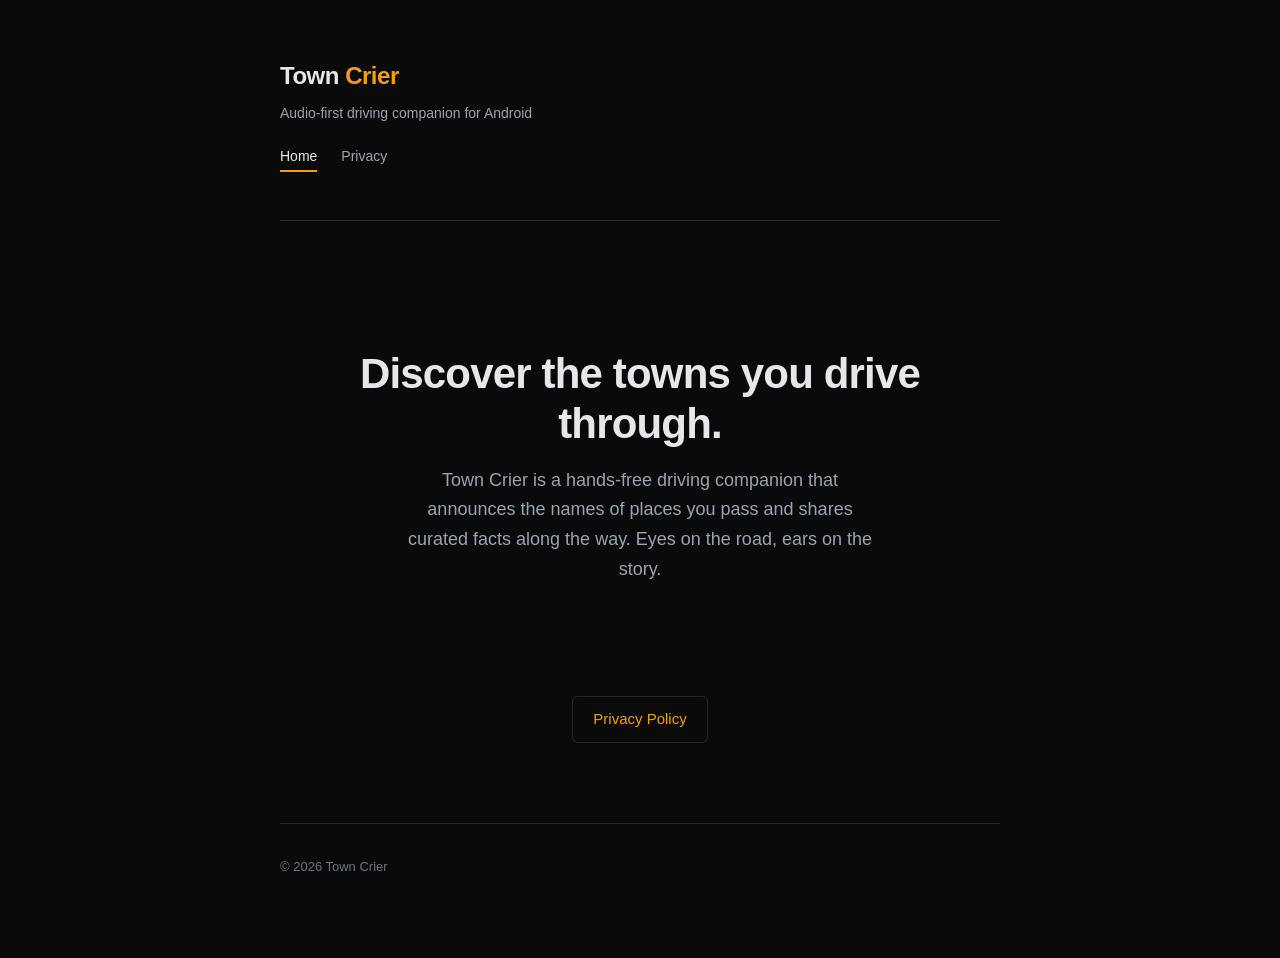
==== index.html @ 9f3d85f0 "chore: initial site with landing + privacy" ====
<!DOCTYPE html>
<html lang="en">
<head>
  <meta charset="UTF-8">
  <meta name="viewport" content="width=device-width, initial-scale=1.0">
  <title>Town Crier — Audio-first driving companion</title>
  <meta name="description" content="Town Crier announces the towns you drive through and shares curated facts, hands-free.">
  <link rel="stylesheet" href="style.css">
</head>
<body>
  <div class="container">
    <header>
      <a href="index.html" class="brand">Town <span>Crier</span></a>
      <div class="tagline">Audio-first driving companion for Android</div>
      <nav>
        <a href="index.html" class="active">Home</a>
        <a href="privacy.html">Privacy</a>
      </nav>
    </header>

    <main>
      <div class="landing-hero">
        <h1>Discover the towns you drive through.</h1>
        <p class="subtitle">
          Town Crier is a hands-free driving companion that announces the names of places you pass and shares curated facts along the way. Eyes on the road, ears on the story.
        </p>
      </div>

      <div class="landing-links">
        <a href="privacy.html">Privacy Policy</a>
      </div>
    </main>

    <footer>
      <p>&copy; 2026 Town Crier</p>
    </footer>
  </div>
</body>
</html>
---- style.css ----
/* Town Crier — site styles */

:root {
  --color-bg: #0a0a0a;
  --color-bg-elevated: #141414;
  --color-text: #e5e7eb;
  --color-text-muted: #9ca3af;
  --color-text-dim: #6b7280;
  --color-accent: #f59e0b;
  --color-accent-dim: #d97706;
  --color-border: #262626;
  --font-body: 'IBM Plex Sans', -apple-system, BlinkMacSystemFont, 'Segoe UI', Roboto, Helvetica, Arial, sans-serif;
  --font-heading: 'IBM Plex Sans', -apple-system, BlinkMacSystemFont, 'Segoe UI', Roboto, Helvetica, Arial, sans-serif;
  --max-width: 720px;
}

* {
  box-sizing: border-box;
  margin: 0;
  padding: 0;
}

html {
  font-size: 16px;
  scroll-behavior: smooth;
}

body {
  background: var(--color-bg);
  color: var(--color-text);
  font-family: var(--font-body);
  line-height: 1.65;
  padding: 24px 20px 80px;
  min-height: 100vh;
}

.container {
  max-width: var(--max-width);
  margin: 0 auto;
}

header {
  padding: 32px 0 48px;
  border-bottom: 1px solid var(--color-border);
  margin-bottom: 48px;
}

header .brand {
  font-family: var(--font-heading);
  font-size: 24px;
  font-weight: 700;
  color: var(--color-text);
  letter-spacing: -0.02em;
  text-decoration: none;
  display: inline-block;
}

header .brand span {
  color: var(--color-accent);
}

header .tagline {
  font-size: 14px;
  color: var(--color-text-muted);
  margin-top: 6px;
}

nav {
  margin-top: 20px;
  display: flex;
  gap: 24px;
  flex-wrap: wrap;
}

nav a {
  color: var(--color-text-muted);
  text-decoration: none;
  font-size: 14px;
  transition: color 0.15s;
}

nav a:hover {
  color: var(--color-accent);
}

nav a.active {
  color: var(--color-text);
  border-bottom: 2px solid var(--color-accent);
  padding-bottom: 2px;
}

main h1 {
  font-family: var(--font-heading);
  font-size: 32px;
  font-weight: 700;
  color: var(--color-text);
  letter-spacing: -0.02em;
  margin-bottom: 8px;
  line-height: 1.2;
}

main .effective-date {
  color: var(--color-text-muted);
  font-size: 14px;
  margin-bottom: 32px;
  padding-bottom: 24px;
  border-bottom: 1px solid var(--color-border);
}

main h2 {
  font-family: var(--font-heading);
  font-size: 22px;
  font-weight: 600;
  color: var(--color-text);
  margin-top: 40px;
  margin-bottom: 16px;
  letter-spacing: -0.01em;
}

main h3 {
  font-family: var(--font-heading);
  font-size: 17px;
  font-weight: 600;
  color: var(--color-text);
  margin-top: 24px;
  margin-bottom: 12px;
}

main p {
  margin-bottom: 16px;
  color: var(--color-text);
}

main ul, main ol {
  margin: 16px 0;
  padding-left: 24px;
}

main li {
  margin-bottom: 8px;
  color: var(--color-text);
}

main li strong {
  color: var(--color-text);
}

main strong {
  color: var(--color-text);
  font-weight: 600;
}

main a {
  color: var(--color-accent);
  text-decoration: none;
  border-bottom: 1px solid transparent;
  transition: border-color 0.15s;
}

main a:hover {
  border-bottom-color: var(--color-accent);
}

main hr {
  border: none;
  height: 1px;
  background: var(--color-border);
  margin: 40px 0;
}

main em {
  color: var(--color-text-muted);
  font-style: italic;
}

.summary-box {
  background: var(--color-bg-elevated);
  border: 1px solid var(--color-border);
  border-radius: 8px;
  padding: 24px;
  margin: 24px 0;
}

.summary-box ul {
  margin: 0;
  padding-left: 20px;
}

.summary-box li {
  margin-bottom: 10px;
}

.summary-box li:last-child {
  margin-bottom: 0;
}

footer {
  margin-top: 80px;
  padding-top: 32px;
  border-top: 1px solid var(--color-border);
  color: var(--color-text-dim);
  font-size: 13px;
}

footer a {
  color: var(--color-text-muted);
  text-decoration: none;
}

footer a:hover {
  color: var(--color-accent);
}

/* Landing-page-specific */

.landing-hero {
  text-align: center;
  padding: 80px 0 40px;
}

.landing-hero h1 {
  font-size: 42px;
  margin-bottom: 16px;
}

.landing-hero .subtitle {
  font-size: 18px;
  color: var(--color-text-muted);
  max-width: 480px;
  margin: 0 auto 32px;
}

.landing-links {
  display: flex;
  gap: 20px;
  justify-content: center;
  flex-wrap: wrap;
  margin-top: 40px;
}

.landing-links a {
  color: var(--color-accent);
  text-decoration: none;
  font-size: 15px;
  padding: 10px 20px;
  border: 1px solid var(--color-border);
  border-radius: 6px;
  transition: border-color 0.15s, background 0.15s;
}

.landing-links a:hover {
  border-color: var(--color-accent);
  background: var(--color-bg-elevated);
}

/* Mobile adjustments */

@media (max-width: 600px) {
  body {
    padding: 20px 16px 60px;
  }
  
  main h1 {
    font-size: 26px;
  }
  
  main h2 {
    font-size: 19px;
    margin-top: 32px;
  }
  
  main h3 {
    font-size: 16px;
  }
  
  .landing-hero {
    padding: 40px 0 24px;
  }
  
  .landing-hero h1 {
    font-size: 32px;
  }
  
  nav {
    gap: 16px;
  }
}
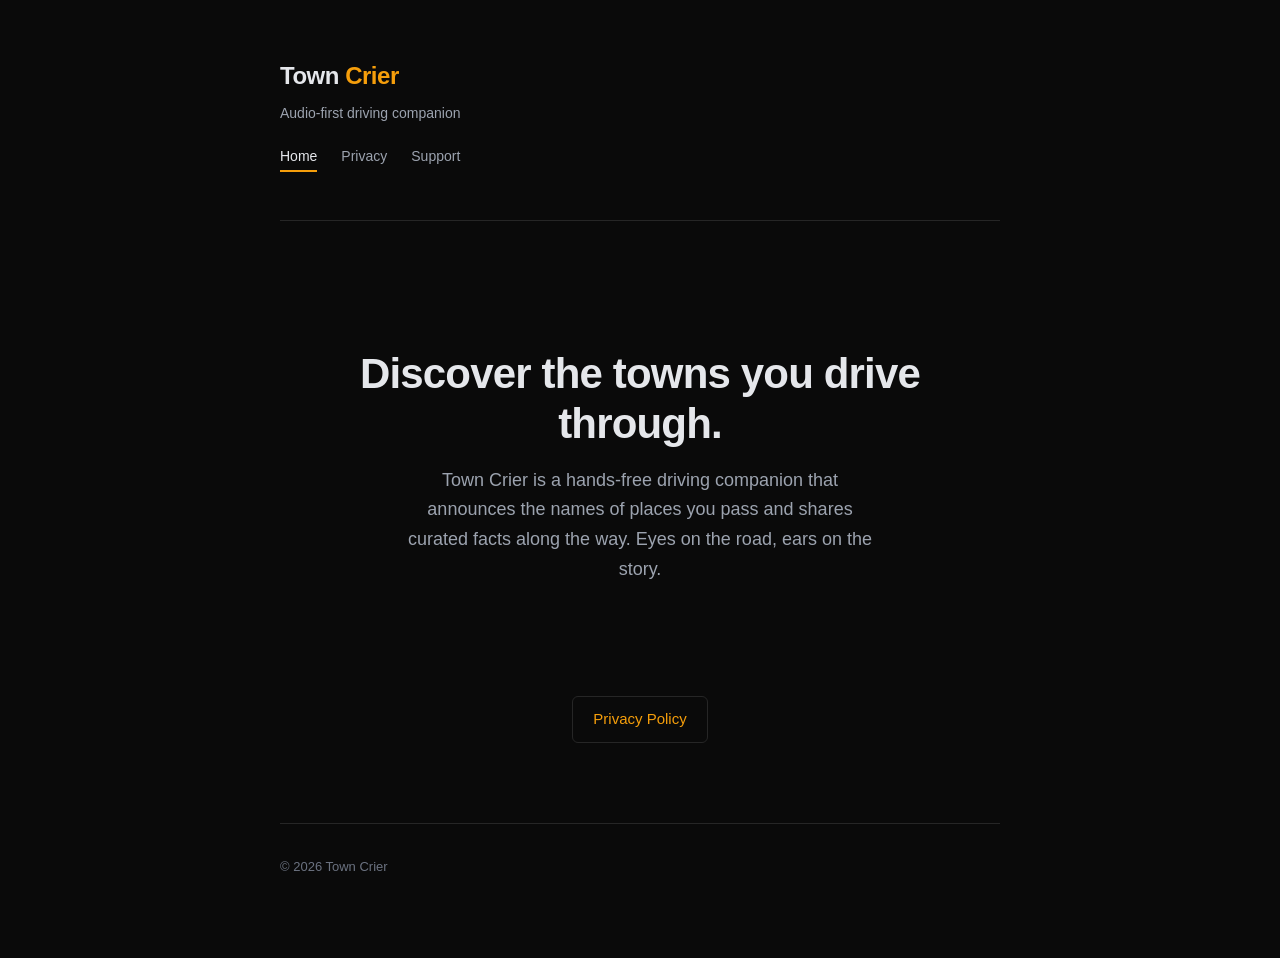
==== commit 381084cb: "site: add support page, drop Android-only tagline" ====
--- a/index.html
+++ b/index.html
@@ -11,10 +11,11 @@
   <div class="container">
     <header>
       <a href="index.html" class="brand">Town <span>Crier</span></a>
-      <div class="tagline">Audio-first driving companion for Android</div>
+      <div class="tagline">Audio-first driving companion</div>
       <nav>
         <a href="index.html" class="active">Home</a>
         <a href="privacy.html">Privacy</a>
+        <a href="support.html">Support</a>
       </nav>
     </header>
 
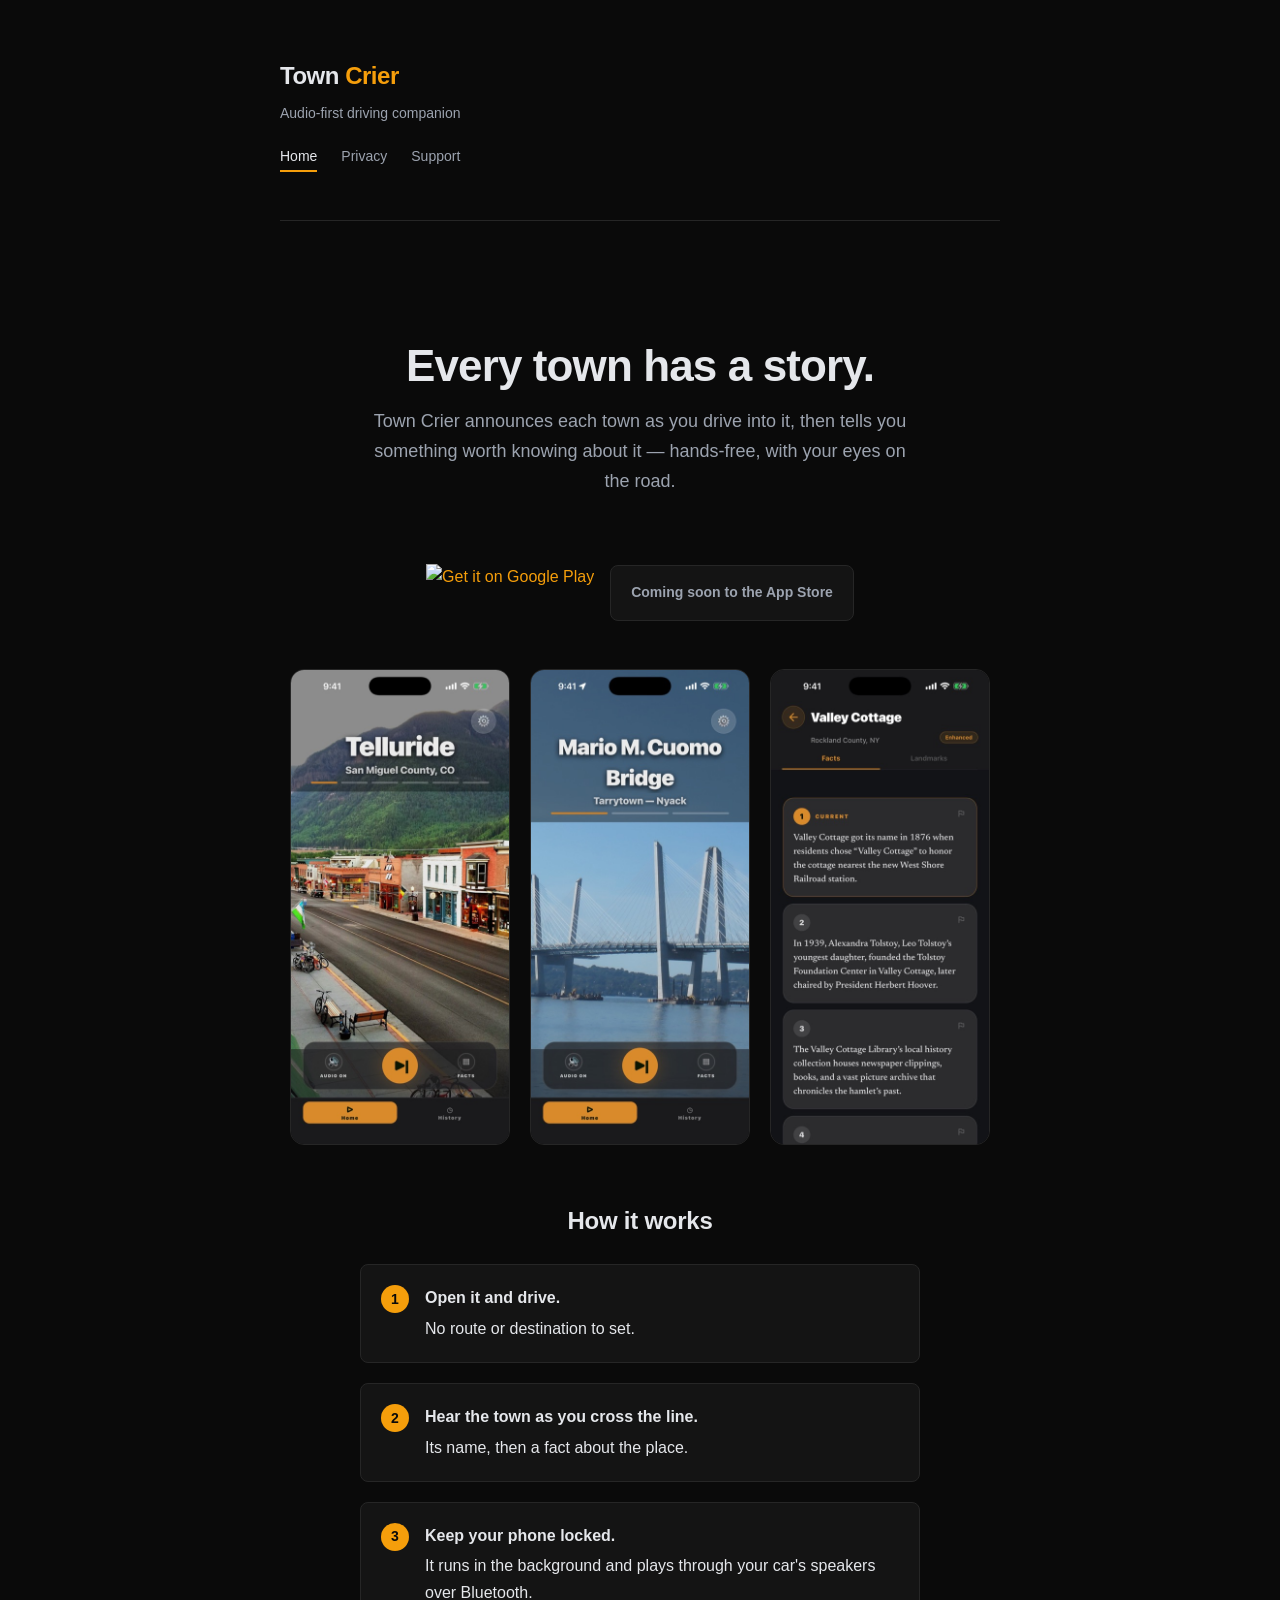
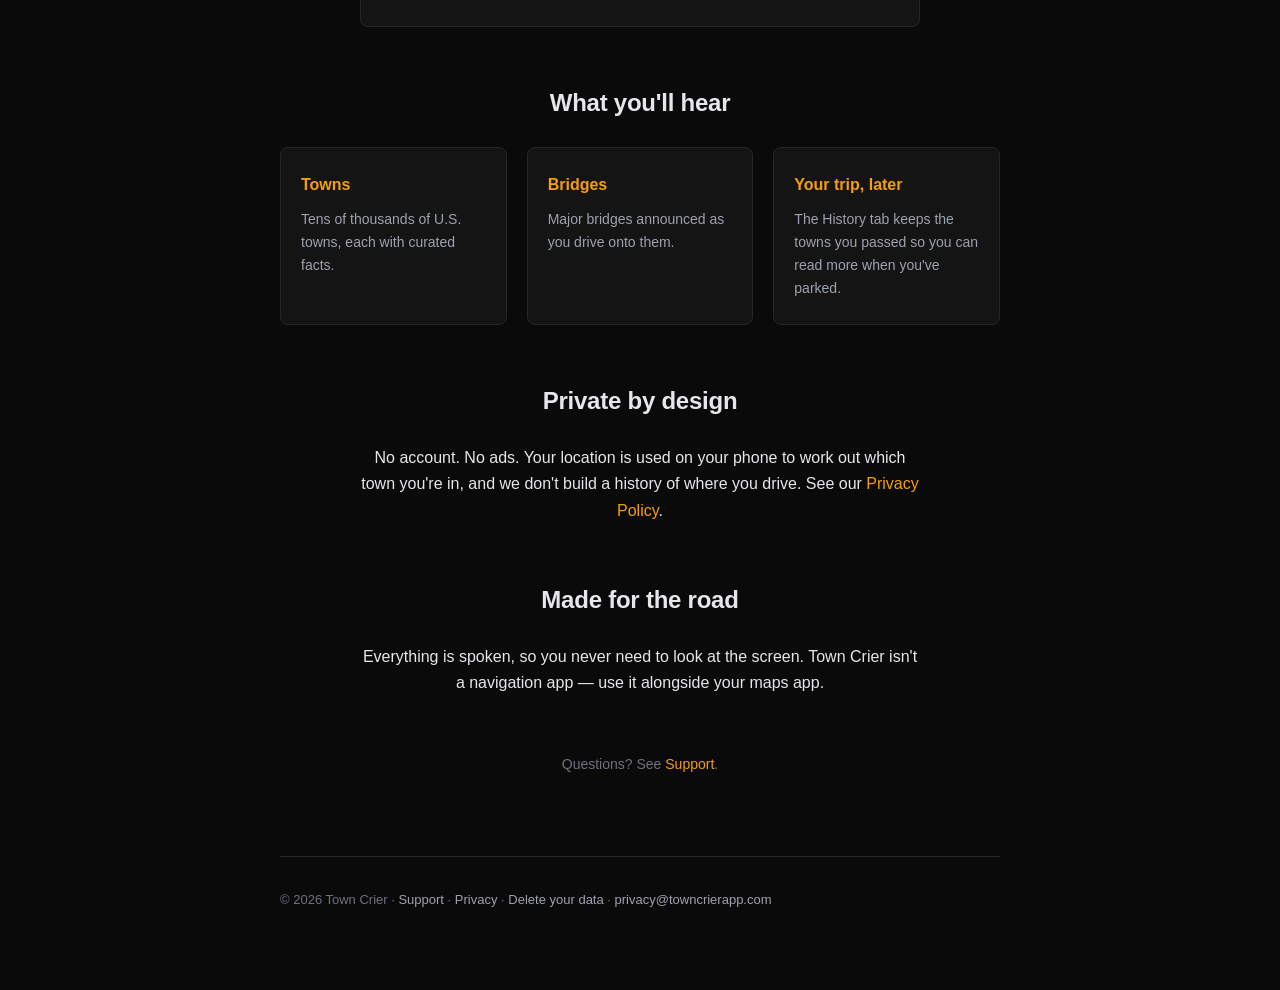
==== commit 0ac01a9f: "feat: new homepage with screenshots and Play Store link" ====
--- a/index.html
+++ b/index.html
@@ -4,36 +4,129 @@
   <meta charset="UTF-8">
   <meta name="viewport" content="width=device-width, initial-scale=1.0">
   <title>Town Crier — Audio-first driving companion</title>
-  <meta name="description" content="Town Crier announces the towns you drive through and shares curated facts, hands-free.">
+  <meta name="description" content="Town Crier announces each town as you drive into it, then shares a fact about the place — hands-free, with your eyes on the road.">
+  <link rel="canonical" href="https://towncrierapp.com/">
+  <link rel="icon" href="/assets/favicon.png" type="image/png">
+  <link rel="apple-touch-icon" href="/assets/apple-touch-icon.png">
+  <meta name="theme-color" content="#0a0a0a">
+
+  <meta property="og:title" content="Town Crier — Audio-first driving companion">
+  <meta property="og:description" content="Town Crier announces each town as you drive into it, then shares a fact about the place — hands-free, with your eyes on the road.">
+  <meta property="og:url" content="https://towncrierapp.com/">
+  <meta property="og:type" content="website">
+  <meta property="og:image" content="https://towncrierapp.com/assets/icon-512.png">
+  <meta name="twitter:card" content="summary">
+
+  <!-- <meta name="apple-itunes-app" content="app-id=6803290087"> enable after App Store release -->
+
+  <script type="application/ld+json">
+  {
+    "@context": "https://schema.org",
+    "@type": "SoftwareApplication",
+    "name": "Town Crier",
+    "operatingSystem": "Android, iOS",
+    "applicationCategory": "TravelApplication",
+    "offers": {
+      "@type": "Offer",
+      "price": "0",
+      "priceCurrency": "USD"
+    },
+    "url": "https://towncrierapp.com/",
+    "description": "Town Crier announces each town as you drive into it, then shares a fact about the place — hands-free, with your eyes on the road."
+  }
+  </script>
+
   <link rel="stylesheet" href="style.css">
 </head>
 <body>
   <div class="container">
     <header>
-      <a href="index.html" class="brand">Town <span>Crier</span></a>
+      <a href="/" class="brand">Town <span>Crier</span></a>
       <div class="tagline">Audio-first driving companion</div>
       <nav>
-        <a href="index.html" class="active">Home</a>
-        <a href="privacy.html">Privacy</a>
-        <a href="support.html">Support</a>
+        <a href="/" class="active">Home</a>
+        <a href="/privacy">Privacy</a>
+        <a href="/support">Support</a>
       </nav>
     </header>
 
     <main>
-      <div class="landing-hero">
-        <h1>Discover the towns you drive through.</h1>
-        <p class="subtitle">
-          Town Crier is a hands-free driving companion that announces the names of places you pass and shares curated facts along the way. Eyes on the road, ears on the story.
+      <div class="hero">
+        <h1>Every town has a story.</h1>
+        <p class="hero-subtitle">
+          Town Crier announces each town as you drive into it, then tells you something worth knowing about it — hands-free, with your eyes on the road.
         </p>
       </div>
 
-      <div class="landing-links">
-        <a href="privacy.html">Privacy Policy</a>
+      <div class="download-row">
+        <a href="https://play.google.com/store/apps/details?id=com.towncrierapp.app">
+          <img class="playstore-badge" src="/assets/google-play-badge.png" alt="Get it on Google Play" height="56">
+        </a>
+        <!-- After App Store approval: replace pill with Apple's official badge linking to https://apps.apple.com/app/id6803290087 -->
+        <span class="appstore-pill">Coming soon to the App Store</span>
       </div>
+
+      <div class="screenshot-row">
+        <img src="/assets/screen-town.jpg" alt="Town Crier announcing Telluride, Colorado with a photo of the town" width="450" height="977" loading="lazy">
+        <img src="/assets/screen-bridge.jpg" alt="Town Crier announcing the Mario M. Cuomo Bridge between Tarrytown and Nyack" width="450" height="977" loading="lazy">
+        <img src="/assets/screen-facts.jpg" alt="Town Crier's list of curated facts about Valley Cottage, New York" width="450" height="977" loading="lazy">
+      </div>
+
+      <div class="section-block">
+        <h2>How it works</h2>
+        <div class="step-list">
+          <div class="step">
+            <div class="step-num">1</div>
+            <p><strong>Open it and drive.</strong> No route or destination to set.</p>
+          </div>
+          <div class="step">
+            <div class="step-num">2</div>
+            <p><strong>Hear the town as you cross the line.</strong> Its name, then a fact about the place.</p>
+          </div>
+          <div class="step">
+            <div class="step-num">3</div>
+            <p><strong>Keep your phone locked.</strong> It runs in the background and plays through your car's speakers over Bluetooth.</p>
+          </div>
+        </div>
+      </div>
+
+      <div class="section-block">
+        <h2>What you'll hear</h2>
+        <div class="card-row">
+          <div class="card">
+            <h3>Towns</h3>
+            <p>Tens of thousands of U.S. towns, each with curated facts.</p>
+          </div>
+          <div class="card">
+            <h3>Bridges</h3>
+            <p>Major bridges announced as you drive onto them.</p>
+          </div>
+          <div class="card">
+            <h3>Your trip, later</h3>
+            <p>The History tab keeps the towns you passed so you can read more when you've parked.</p>
+          </div>
+        </div>
+      </div>
+
+      <div class="section-block">
+        <h2>Private by design</h2>
+        <p class="section-text">
+          No account. No ads. Your location is used on your phone to work out which town you're in, and we don't build a history of where you drive. See our <a href="/privacy">Privacy Policy</a>.
+        </p>
+      </div>
+
+      <div class="section-block">
+        <h2>Made for the road</h2>
+        <p class="section-text">
+          Everything is spoken, so you never need to look at the screen. Town Crier isn't a navigation app — use it alongside your maps app.
+        </p>
+      </div>
+
+      <p class="support-line">Questions? See <a href="/support">Support</a>.</p>
     </main>
 
     <footer>
-      <p>&copy; 2026 Town Crier</p>
+      <p>&copy; 2026 Town Crier · <a href="/support">Support</a> · <a href="/privacy">Privacy</a> · <a href="/delete-data">Delete your data</a> · <a href="mailto:privacy@towncrierapp.com">privacy@towncrierapp.com</a></p>
     </footer>
   </div>
 </body>
--- a/style.css
+++ b/style.css
@@ -253,6 +253,169 @@
   background: var(--color-bg-elevated);
 }
 
+/* Homepage hero (2026 refresh) */
+
+.hero {
+  text-align: center;
+  padding: 72px 0 32px;
+}
+
+.hero h1 {
+  font-family: var(--font-heading);
+  font-size: 44px;
+  font-weight: 700;
+  letter-spacing: -0.02em;
+  line-height: 1.15;
+  margin-bottom: 16px;
+}
+
+.hero .hero-subtitle {
+  font-size: 18px;
+  color: var(--color-text-muted);
+  max-width: 540px;
+  margin: 0 auto;
+}
+
+.download-row {
+  display: flex;
+  align-items: center;
+  justify-content: center;
+  gap: 16px;
+  flex-wrap: wrap;
+  margin: 36px 0 48px;
+}
+
+.download-row .playstore-badge {
+  height: 56px;
+  width: auto;
+  display: block;
+}
+
+.appstore-pill {
+  display: inline-flex;
+  align-items: center;
+  height: 56px;
+  padding: 0 20px;
+  border: 1px solid var(--color-border);
+  border-radius: 8px;
+  color: var(--color-text-muted);
+  font-size: 14px;
+  font-weight: 600;
+  background: var(--color-bg-elevated);
+}
+
+.screenshot-row {
+  display: flex;
+  justify-content: center;
+  align-items: flex-start;
+  gap: 20px;
+  flex-wrap: wrap;
+  margin: 0 0 56px;
+}
+
+.screenshot-row img {
+  width: 100%;
+  max-width: 220px;
+  height: auto;
+  border-radius: 14px;
+  border: 1px solid var(--color-border);
+}
+
+.section-block {
+  margin: 56px 0;
+}
+
+.section-block h2 {
+  font-family: var(--font-heading);
+  font-size: 24px;
+  font-weight: 700;
+  letter-spacing: -0.01em;
+  margin-bottom: 24px;
+  text-align: center;
+}
+
+.step-list {
+  display: flex;
+  flex-direction: column;
+  gap: 20px;
+  max-width: 560px;
+  margin: 0 auto;
+}
+
+.step {
+  display: flex;
+  gap: 16px;
+  align-items: flex-start;
+  background: var(--color-bg-elevated);
+  border: 1px solid var(--color-border);
+  border-radius: 8px;
+  padding: 20px;
+}
+
+.step .step-num {
+  flex: 0 0 auto;
+  width: 28px;
+  height: 28px;
+  border-radius: 50%;
+  background: var(--color-accent);
+  color: var(--color-bg);
+  font-weight: 700;
+  font-size: 14px;
+  display: flex;
+  align-items: center;
+  justify-content: center;
+}
+
+.step p {
+  margin: 0;
+  color: var(--color-text);
+}
+
+.step strong {
+  display: block;
+  margin-bottom: 4px;
+  color: var(--color-text);
+}
+
+.card-row {
+  display: grid;
+  grid-template-columns: repeat(3, 1fr);
+  gap: 20px;
+}
+
+.card {
+  background: var(--color-bg-elevated);
+  border: 1px solid var(--color-border);
+  border-radius: 8px;
+  padding: 24px 20px;
+}
+
+.card h3 {
+  font-size: 16px;
+  font-weight: 600;
+  margin: 0 0 10px;
+  color: var(--color-accent);
+}
+
+.card p {
+  margin: 0;
+  font-size: 14px;
+  color: var(--color-text-muted);
+}
+
+.section-text {
+  text-align: center;
+  max-width: 560px;
+  margin: 0 auto;
+}
+
+.support-line {
+  text-align: center;
+  font-size: 14px;
+  color: var(--color-text-dim);
+  margin-top: 56px;
+}
+
 /* Mobile adjustments */
 
 @media (max-width: 600px) {
@@ -280,8 +443,28 @@
   .landing-hero h1 {
     font-size: 32px;
   }
-  
+
   nav {
     gap: 16px;
   }
-}
+
+  .hero {
+    padding: 40px 0 24px;
+  }
+
+  .hero h1 {
+    font-size: 30px;
+  }
+
+  .hero .hero-subtitle {
+    font-size: 16px;
+  }
+
+  .screenshot-row img {
+    max-width: 150px;
+  }
+
+  .card-row {
+    grid-template-columns: 1fr;
+  }
+}
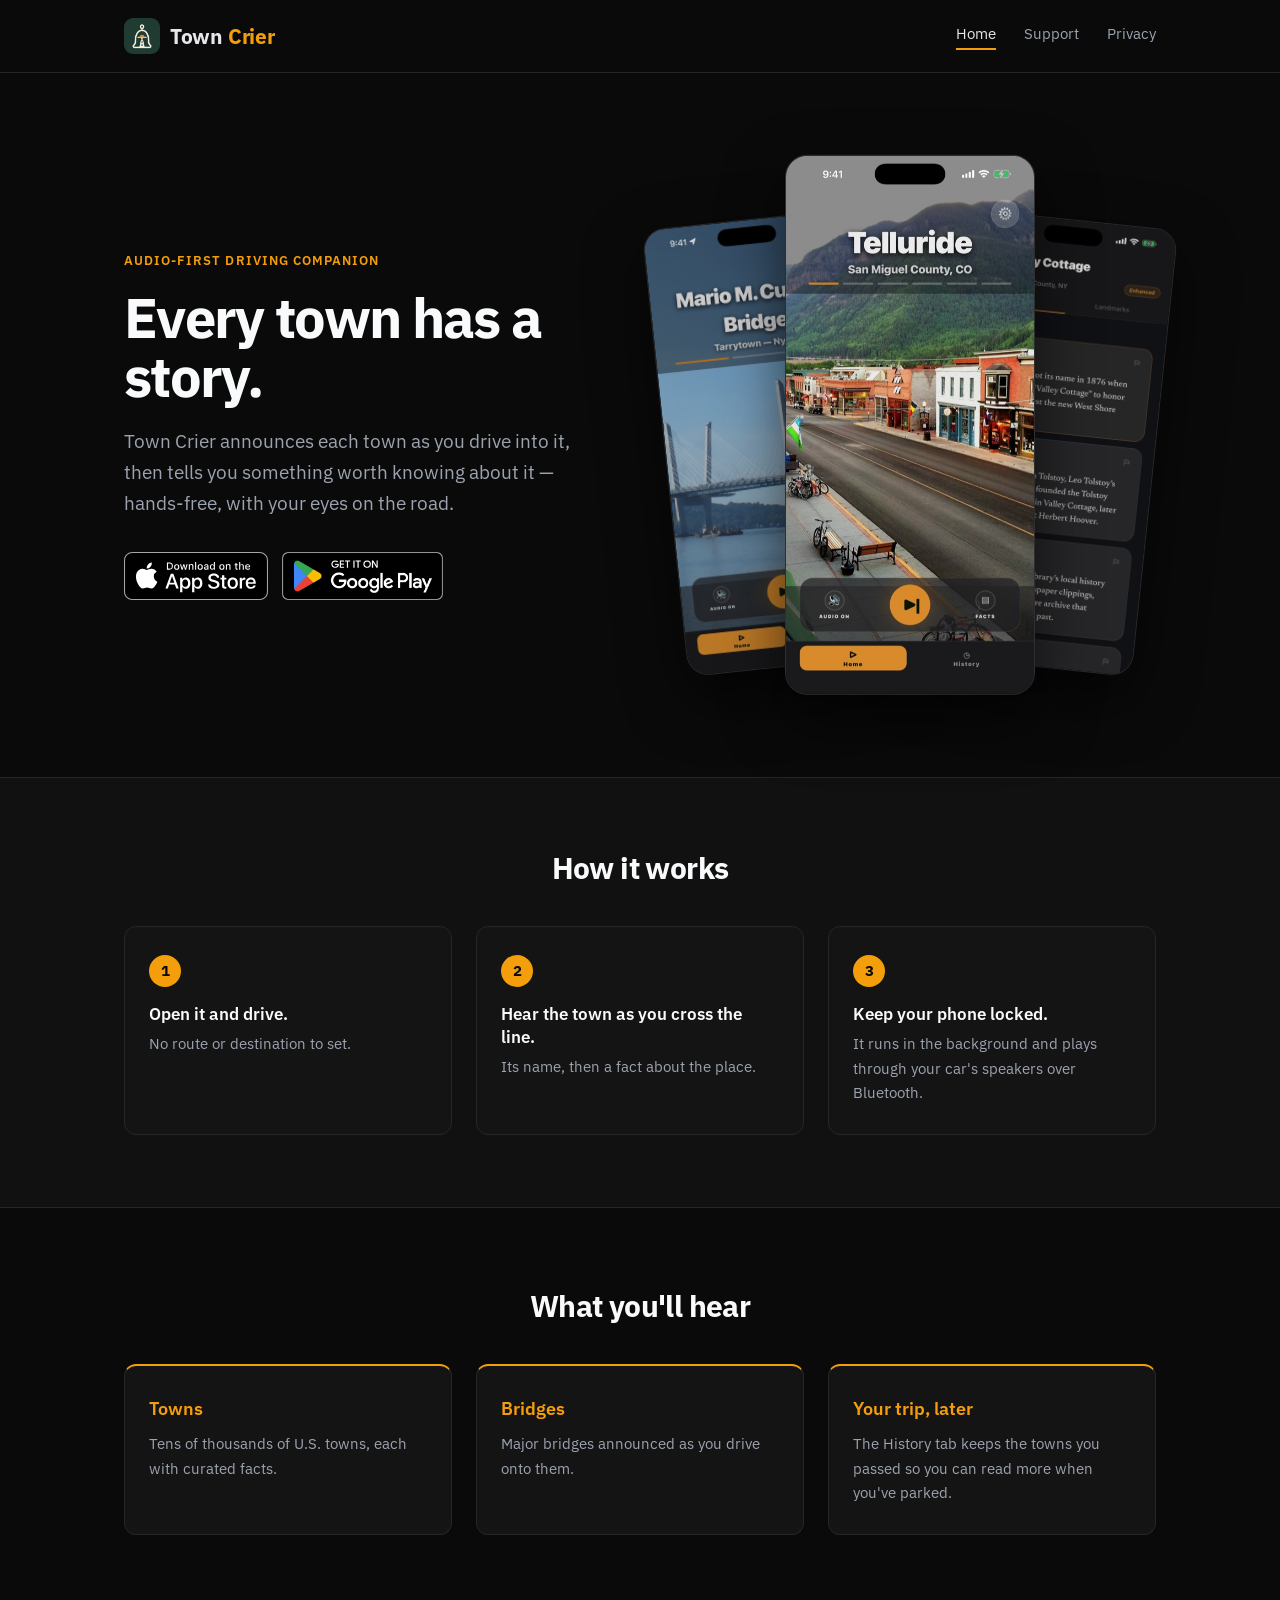
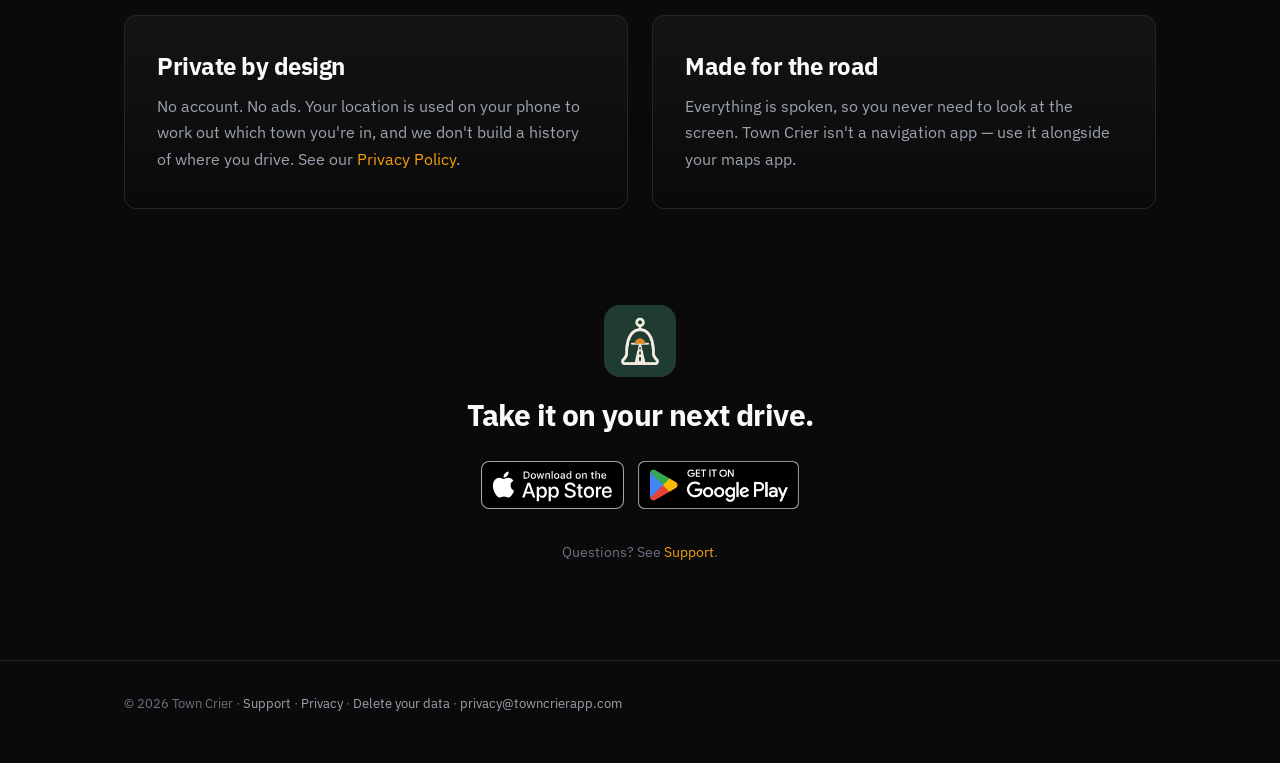
==== commit fc94f66b: "Site: App Store live, wider layout, share card" ====
--- a/index.html
+++ b/index.html
@@ -4,27 +4,34 @@
   <meta charset="UTF-8">
   <meta name="viewport" content="width=device-width, initial-scale=1.0">
   <title>Town Crier — Audio-first driving companion</title>
-  <meta name="description" content="Town Crier announces each town as you drive into it, then shares a fact about the place — hands-free, with your eyes on the road.">
+  <meta name="description" content="Town Crier announces each town as you drive into it, then shares a fact about the place — hands-free, with your eyes on the road. Free on iPhone and Android.">
   <link rel="canonical" href="https://towncrierapp.com/">
   <link rel="icon" href="/assets/favicon.png" type="image/png">
   <link rel="apple-touch-icon" href="/assets/apple-touch-icon.png">
+  <link rel="preload" href="/assets/fonts/ibm-plex-sans-latin-400-normal.woff2" as="font" type="font/woff2" crossorigin>
+  <link rel="preload" href="/assets/fonts/ibm-plex-sans-latin-700-normal.woff2" as="font" type="font/woff2" crossorigin>
   <meta name="theme-color" content="#0a0a0a">
 
-  <meta property="og:title" content="Town Crier — Audio-first driving companion">
-  <meta property="og:description" content="Town Crier announces each town as you drive into it, then shares a fact about the place — hands-free, with your eyes on the road.">
+  <meta name="apple-itunes-app" content="app-id=6803290087">
+
+  <meta property="og:title" content="Town Crier — Every town has a story">
+  <meta property="og:description" content="Hear each town as you drive into it, then something worth knowing about it. Free on iPhone and Android.">
   <meta property="og:url" content="https://towncrierapp.com/">
   <meta property="og:type" content="website">
-  <meta property="og:image" content="https://towncrierapp.com/assets/icon-512.png">
-  <meta name="twitter:card" content="summary">
-
-  <!-- <meta name="apple-itunes-app" content="app-id=6803290087"> enable after App Store release -->
+  <meta property="og:site_name" content="Town Crier">
+  <meta property="og:image" content="https://towncrierapp.com/assets/og-image.jpg">
+  <meta property="og:image:width" content="1200">
+  <meta property="og:image:height" content="630">
+  <meta property="og:image:alt" content="Town Crier app screens announcing Telluride, Colorado and the Mario M. Cuomo Bridge">
+  <meta name="twitter:card" content="summary_large_image">
 
   <script type="application/ld+json">
   {
     "@context": "https://schema.org",
-    "@type": "SoftwareApplication",
+    "@type": "MobileApplication",
     "name": "Town Crier",
-    "operatingSystem": "Android, iOS",
+    "alternateName": "Town Crier: Driving Companion",
+    "operatingSystem": "iOS 15.1 or later, Android 7.0 or later",
     "applicationCategory": "TravelApplication",
     "offers": {
       "@type": "Offer",
@@ -32,102 +39,146 @@
       "priceCurrency": "USD"
     },
     "url": "https://towncrierapp.com/",
+    "image": "https://towncrierapp.com/assets/icon-512.png",
+    "screenshot": [
+      "https://towncrierapp.com/assets/screen-town.jpg",
+      "https://towncrierapp.com/assets/screen-bridge.jpg",
+      "https://towncrierapp.com/assets/screen-facts.jpg"
+    ],
+    "installUrl": [
+      "https://apps.apple.com/app/id6803290087",
+      "https://play.google.com/store/apps/details?id=com.towncrierapp.app"
+    ],
+    "sameAs": [
+      "https://apps.apple.com/app/id6803290087",
+      "https://play.google.com/store/apps/details?id=com.towncrierapp.app"
+    ],
     "description": "Town Crier announces each town as you drive into it, then shares a fact about the place — hands-free, with your eyes on the road."
   }
   </script>
 
-  <link rel="stylesheet" href="style.css">
+  <!-- Put the visitor's own store first. Progressive enhancement: without JS both badges show, App Store first. -->
+  <script>
+    (function () {
+      var ua = navigator.userAgent || '';
+      var ios = /iPhone|iPad|iPod/.test(ua) || (navigator.platform === 'MacIntel' && navigator.maxTouchPoints > 1);
+      if (/Android/i.test(ua)) document.documentElement.classList.add('is-android');
+      else if (ios) document.documentElement.classList.add('is-ios');
+    })();
+  </script>
+
+  <link rel="stylesheet" href="/style.css">
 </head>
-<body>
-  <div class="container">
-    <header>
-      <a href="/" class="brand">Town <span>Crier</span></a>
-      <div class="tagline">Audio-first driving companion</div>
+<body class="home">
+  <header class="site-header">
+    <div class="wrap">
+      <a href="/" class="brand"><img src="/assets/icon-512.png" alt="" width="36" height="36">Town <span>Crier</span></a>
       <nav>
         <a href="/" class="active">Home</a>
+        <a href="/support">Support</a>
         <a href="/privacy">Privacy</a>
-        <a href="/support">Support</a>
       </nav>
-    </header>
+    </div>
+  </header>
 
-    <main>
-      <div class="hero">
+  <main>
+    <section class="hero wrap">
+      <div class="hero-copy">
+        <p class="eyebrow">Audio-first driving companion</p>
         <h1>Every town has a story.</h1>
         <p class="hero-subtitle">
           Town Crier announces each town as you drive into it, then tells you something worth knowing about it — hands-free, with your eyes on the road.
         </p>
-      </div>
-
-      <div class="download-row">
-        <a href="https://play.google.com/store/apps/details?id=com.towncrierapp.app">
-          <img class="playstore-badge" src="/assets/google-play-badge.png" alt="Get it on Google Play" height="56">
-        </a>
-        <!-- After App Store approval: replace pill with Apple's official badge linking to https://apps.apple.com/app/id6803290087 -->
-        <span class="appstore-pill">Coming soon to the App Store</span>
-      </div>
-
-      <div class="screenshot-row">
-        <img src="/assets/screen-town.jpg" alt="Town Crier announcing Telluride, Colorado with a photo of the town" width="450" height="977" loading="lazy">
-        <img src="/assets/screen-bridge.jpg" alt="Town Crier announcing the Mario M. Cuomo Bridge between Tarrytown and Nyack" width="450" height="977" loading="lazy">
-        <img src="/assets/screen-facts.jpg" alt="Town Crier's list of curated facts about Valley Cottage, New York" width="450" height="977" loading="lazy">
-      </div>
-
-      <div class="section-block">
-        <h2>How it works</h2>
-        <div class="step-list">
-          <div class="step">
-            <div class="step-num">1</div>
-            <p><strong>Open it and drive.</strong> No route or destination to set.</p>
-          </div>
-          <div class="step">
-            <div class="step-num">2</div>
-            <p><strong>Hear the town as you cross the line.</strong> Its name, then a fact about the place.</p>
-          </div>
-          <div class="step">
-            <div class="step-num">3</div>
-            <p><strong>Keep your phone locked.</strong> It runs in the background and plays through your car's speakers over Bluetooth.</p>
-          </div>
+        <div class="stores">
+          <a class="store store-apple" href="https://apps.apple.com/app/id6803290087">
+            <img src="/assets/app-store-badge-black.svg" alt="Download on the App Store" width="144" height="48">
+          </a>
+          <a class="store store-google" href="https://play.google.com/store/apps/details?id=com.towncrierapp.app">
+            <img src="/assets/google-play-badge.png" alt="Get it on Google Play" width="161" height="48">
+          </a>
         </div>
       </div>
 
-      <div class="section-block">
-        <h2>What you'll hear</h2>
-        <div class="card-row">
-          <div class="card">
-            <h3>Towns</h3>
-            <p>Tens of thousands of U.S. towns, each with curated facts.</p>
-          </div>
-          <div class="card">
-            <h3>Bridges</h3>
-            <p>Major bridges announced as you drive onto them.</p>
-          </div>
-          <div class="card">
-            <h3>Your trip, later</h3>
-            <p>The History tab keeps the towns you passed so you can read more when you've parked.</p>
-          </div>
+      <div class="shots" aria-label="App screenshots">
+        <img class="shot shot-bridge" src="/assets/screen-bridge.jpg" alt="Town Crier announcing the Mario M. Cuomo Bridge between Tarrytown and Nyack" width="450" height="977">
+        <img class="shot shot-town" src="/assets/screen-town.jpg" alt="Town Crier announcing Telluride, Colorado with a photo of the town" width="450" height="977">
+        <img class="shot shot-facts" src="/assets/screen-facts.jpg" alt="Town Crier's list of curated facts about Valley Cottage, New York" width="450" height="977">
+      </div>
+    </section>
+
+    <section class="band">
+      <div class="wrap">
+        <h2>How it works</h2>
+        <ol class="steps">
+          <li>
+            <span class="step-num">1</span>
+            <h3>Open it and drive.</h3>
+            <p>No route or destination to set.</p>
+          </li>
+          <li>
+            <span class="step-num">2</span>
+            <h3>Hear the town as you cross the line.</h3>
+            <p>Its name, then a fact about the place.</p>
+          </li>
+          <li>
+            <span class="step-num">3</span>
+            <h3>Keep your phone locked.</h3>
+            <p>It runs in the background and plays through your car's speakers over Bluetooth.</p>
+          </li>
+        </ol>
+      </div>
+    </section>
+
+    <section class="wrap section">
+      <h2>What you'll hear</h2>
+      <div class="cards">
+        <div class="card">
+          <h3>Towns</h3>
+          <p>Tens of thousands of U.S. towns, each with curated facts.</p>
+        </div>
+        <div class="card">
+          <h3>Bridges</h3>
+          <p>Major bridges announced as you drive onto them.</p>
+        </div>
+        <div class="card">
+          <h3>Your trip, later</h3>
+          <p>The History tab keeps the towns you passed so you can read more when you've parked.</p>
         </div>
       </div>
+    </section>
 
-      <div class="section-block">
-        <h2>Private by design</h2>
-        <p class="section-text">
-          No account. No ads. Your location is used on your phone to work out which town you're in, and we don't build a history of where you drive. See our <a href="/privacy">Privacy Policy</a>.
-        </p>
+    <section class="wrap section">
+      <div class="pair">
+        <div class="panel">
+          <h2>Private by design</h2>
+          <p>No account. No ads. Your location is used on your phone to work out which town you're in, and we don't build a history of where you drive. See our <a href="/privacy">Privacy Policy</a>.</p>
+        </div>
+        <div class="panel">
+          <h2>Made for the road</h2>
+          <p>Everything is spoken, so you never need to look at the screen. Town Crier isn't a navigation app — use it alongside your maps app.</p>
+        </div>
       </div>
+    </section>
 
-      <div class="section-block">
-        <h2>Made for the road</h2>
-        <p class="section-text">
-          Everything is spoken, so you never need to look at the screen. Town Crier isn't a navigation app — use it alongside your maps app.
-        </p>
+    <section class="wrap cta">
+      <img src="/assets/icon-512.png" alt="" width="72" height="72">
+      <h2>Take it on your next drive.</h2>
+      <div class="stores">
+        <a class="store store-apple" href="https://apps.apple.com/app/id6803290087">
+          <img src="/assets/app-store-badge-black.svg" alt="Download on the App Store" width="144" height="48">
+        </a>
+        <a class="store store-google" href="https://play.google.com/store/apps/details?id=com.towncrierapp.app">
+          <img src="/assets/google-play-badge.png" alt="Get it on Google Play" width="161" height="48">
+        </a>
       </div>
+      <p class="support-line">Questions? See <a href="/support">Support</a>.</p>
+    </section>
+  </main>
 
-      <p class="support-line">Questions? See <a href="/support">Support</a>.</p>
-    </main>
-
-    <footer>
+  <footer class="site-footer">
+    <div class="wrap">
       <p>&copy; 2026 Town Crier · <a href="/support">Support</a> · <a href="/privacy">Privacy</a> · <a href="/delete-data">Delete your data</a> · <a href="mailto:privacy@towncrierapp.com">privacy@towncrierapp.com</a></p>
-    </footer>
-  </div>
+    </div>
+  </footer>
 </body>
 </html>
--- a/style.css
+++ b/style.css
@@ -1,17 +1,42 @@
 /* Town Crier — site styles */
+
+/* IBM Plex Sans, self-hosted (SIL Open Font License — see /assets/fonts/OFL.txt) */
+@font-face {
+  font-family: 'IBM Plex Sans';
+  font-style: normal;
+  font-weight: 400;
+  font-display: swap;
+  src: url('/assets/fonts/ibm-plex-sans-latin-400-normal.woff2') format('woff2');
+}
+@font-face {
+  font-family: 'IBM Plex Sans';
+  font-style: normal;
+  font-weight: 600;
+  font-display: swap;
+  src: url('/assets/fonts/ibm-plex-sans-latin-600-normal.woff2') format('woff2');
+}
+@font-face {
+  font-family: 'IBM Plex Sans';
+  font-style: normal;
+  font-weight: 700;
+  font-display: swap;
+  src: url('/assets/fonts/ibm-plex-sans-latin-700-normal.woff2') format('woff2');
+}
 
 :root {
   --color-bg: #0a0a0a;
   --color-bg-elevated: #141414;
+  --color-bg-band: #111111;
   --color-text: #e5e7eb;
+  --color-text-strong: #f9fafb;
   --color-text-muted: #9ca3af;
   --color-text-dim: #6b7280;
   --color-accent: #f59e0b;
   --color-accent-dim: #d97706;
   --color-border: #262626;
   --font-body: 'IBM Plex Sans', -apple-system, BlinkMacSystemFont, 'Segoe UI', Roboto, Helvetica, Arial, sans-serif;
-  --font-heading: 'IBM Plex Sans', -apple-system, BlinkMacSystemFont, 'Segoe UI', Roboto, Helvetica, Arial, sans-serif;
-  --max-width: 720px;
+  --wrap: 1080px;
+  --prose: 720px;
 }
 
 * {
@@ -23,6 +48,7 @@
 html {
   font-size: 16px;
   scroll-behavior: smooth;
+  -webkit-text-size-adjust: 100%;
 }
 
 body {
@@ -30,76 +56,314 @@
   color: var(--color-text);
   font-family: var(--font-body);
   line-height: 1.65;
-  padding: 24px 20px 80px;
   min-height: 100vh;
 }
 
-.container {
-  max-width: var(--max-width);
+img { max-width: 100%; }
+
+a { color: var(--color-accent); text-decoration: none; }
+
+.wrap {
+  max-width: var(--wrap);
   margin: 0 auto;
-}
-
-header {
-  padding: 32px 0 48px;
+  padding: 0 24px;
+}
+
+/* ── Header ─────────────────────────────────────────── */
+
+.site-header {
   border-bottom: 1px solid var(--color-border);
-  margin-bottom: 48px;
-}
-
-header .brand {
-  font-family: var(--font-heading);
-  font-size: 24px;
+}
+
+.site-header .wrap {
+  display: flex;
+  align-items: center;
+  justify-content: space-between;
+  gap: 16px;
+  height: 72px;
+}
+
+.brand {
+  display: inline-flex;
+  align-items: center;
+  gap: 10px;
+  font-size: 21px;
   font-weight: 700;
+  letter-spacing: -0.02em;
   color: var(--color-text);
-  letter-spacing: -0.02em;
-  text-decoration: none;
-  display: inline-block;
-}
-
-header .brand span {
-  color: var(--color-accent);
-}
-
-header .tagline {
-  font-size: 14px;
-  color: var(--color-text-muted);
-  margin-top: 6px;
-}
+  white-space: nowrap;
+}
+
+.brand img {
+  width: 36px;
+  height: 36px;
+  border-radius: 9px;
+  display: block;
+}
+
+.brand span { color: var(--color-accent); margin-left: -4px; }
 
 nav {
-  margin-top: 20px;
   display: flex;
-  gap: 24px;
-  flex-wrap: wrap;
+  gap: 28px;
 }
 
 nav a {
   color: var(--color-text-muted);
-  text-decoration: none;
-  font-size: 14px;
+  font-size: 15px;
   transition: color 0.15s;
 }
 
-nav a:hover {
-  color: var(--color-accent);
-}
+nav a:hover { color: var(--color-accent); }
 
 nav a.active {
   color: var(--color-text);
-  border-bottom: 2px solid var(--color-accent);
-  padding-bottom: 2px;
-}
-
-main h1 {
-  font-family: var(--font-heading);
-  font-size: 32px;
+  box-shadow: inset 0 -2px 0 var(--color-accent);
+  padding-bottom: 3px;
+}
+
+/* ── Footer ─────────────────────────────────────────── */
+
+.site-footer {
+  margin-top: 96px;
+  border-top: 1px solid var(--color-border);
+  padding: 32px 0 48px;
+  color: var(--color-text-dim);
+  font-size: 13px;
+}
+
+.site-footer a { color: var(--color-text-muted); }
+.site-footer a:hover { color: var(--color-accent); }
+
+/* ── Store badges ───────────────────────────────────── */
+
+.stores {
+  display: flex;
+  align-items: center;
+  gap: 14px;
+  flex-wrap: wrap;
+}
+
+.store { display: block; line-height: 0; border-radius: 8px; transition: transform 0.15s, opacity 0.15s; }
+.store:hover { transform: translateY(-1px); opacity: 0.9; }
+.store img { height: 48px; width: auto; display: block; }
+
+/* Visitor's own platform first */
+.is-android .store-google { order: -1; }
+
+/* ── Homepage: hero ─────────────────────────────────── */
+
+.hero {
+  display: grid;
+  grid-template-columns: minmax(0, 1fr) minmax(0, 1fr);
+  align-items: center;
+  gap: 48px;
+  padding-top: 72px;
+  padding-bottom: 72px;
+}
+
+.eyebrow {
+  color: var(--color-accent);
+  font-size: 13px;
+  font-weight: 600;
+  letter-spacing: 0.08em;
+  text-transform: uppercase;
+  margin-bottom: 16px;
+}
+
+.hero h1 {
+  font-size: 56px;
   font-weight: 700;
-  color: var(--color-text);
+  letter-spacing: -0.03em;
+  line-height: 1.05;
+  color: var(--color-text-strong);
+  margin-bottom: 20px;
+}
+
+.hero-subtitle {
+  font-size: 19px;
+  color: var(--color-text-muted);
+  max-width: 460px;
+  margin-bottom: 32px;
+}
+
+/* Fanned phones on desktop */
+.shots {
+  position: relative;
+  height: 560px;
+}
+
+.shot {
+  position: absolute;
+  top: 50%;
+  left: 50%;
+  height: auto;
+  border-radius: 22px;
+  border: 1px solid #2f2f2f;
+  box-shadow: 0 24px 60px rgba(0, 0, 0, 0.6);
+}
+
+.shot-town {
+  width: 250px;
+  transform: translate(-50%, -50%);
+  z-index: 2;
+}
+
+.shot-bridge,
+.shot-facts {
+  width: 208px;
+  z-index: 1;
+  opacity: 0.85;
+}
+
+.shot-bridge { transform: translate(-118%, -46%) rotate(-6deg); }
+.shot-facts  { transform: translate(18%, -46%) rotate(6deg); }
+
+/* ── Homepage: sections ─────────────────────────────── */
+
+.home h2 {
+  font-size: 30px;
+  font-weight: 700;
+  letter-spacing: -0.02em;
+  color: var(--color-text-strong);
+  line-height: 1.2;
+}
+
+.band {
+  background: var(--color-bg-band);
+  border-top: 1px solid var(--color-border);
+  border-bottom: 1px solid var(--color-border);
+  padding: 72px 0;
+}
+
+.band h2,
+.section > h2 {
+  text-align: center;
+  margin-bottom: 40px;
+}
+
+.steps {
+  list-style: none;
+  display: grid;
+  grid-template-columns: repeat(3, 1fr);
+  gap: 24px;
+}
+
+.steps li {
+  background: var(--color-bg-elevated);
+  border: 1px solid var(--color-border);
+  border-radius: 12px;
+  padding: 28px 24px;
+}
+
+.step-num {
+  display: flex;
+  align-items: center;
+  justify-content: center;
+  width: 32px;
+  height: 32px;
+  border-radius: 50%;
+  background: var(--color-accent);
+  color: var(--color-bg);
+  font-weight: 700;
+  font-size: 15px;
+  margin-bottom: 16px;
+}
+
+.steps h3 {
+  font-size: 17px;
+  font-weight: 600;
+  color: var(--color-text-strong);
+  margin-bottom: 6px;
+  line-height: 1.35;
+}
+
+.steps p { color: var(--color-text-muted); font-size: 15px; }
+
+.section { padding-top: 80px; }
+
+.cards {
+  display: grid;
+  grid-template-columns: repeat(3, 1fr);
+  gap: 24px;
+}
+
+.card {
+  background: var(--color-bg-elevated);
+  border: 1px solid var(--color-border);
+  border-top: 2px solid var(--color-accent);
+  border-radius: 12px;
+  padding: 28px 24px;
+}
+
+.card h3 {
+  font-size: 18px;
+  font-weight: 600;
+  color: var(--color-accent);
+  margin-bottom: 8px;
+}
+
+.card p { color: var(--color-text-muted); font-size: 15px; }
+
+.pair {
+  display: grid;
+  grid-template-columns: 1fr 1fr;
+  gap: 24px;
+}
+
+.panel {
+  border: 1px solid var(--color-border);
+  border-radius: 12px;
+  padding: 36px 32px;
+  background: linear-gradient(180deg, var(--color-bg-elevated), var(--color-bg));
+}
+
+.panel h2 { font-size: 24px; margin-bottom: 12px; }
+.panel p { color: var(--color-text-muted); }
+.panel a:hover { text-decoration: underline; }
+
+.cta {
+  text-align: center;
+  padding-top: 96px;
+  display: flex;
+  flex-direction: column;
+  align-items: center;
+}
+
+.cta > img {
+  width: 72px;
+  height: 72px;
+  border-radius: 16px;
+  margin-bottom: 20px;
+}
+
+.cta h2 { margin-bottom: 28px; }
+.cta .stores { justify-content: center; }
+
+.support-line {
+  margin-top: 32px;
+  font-size: 14px;
+  color: var(--color-text-dim);
+}
+
+/* ── Document pages (Support, Privacy, Delete data) ── */
+
+.prose {
+  max-width: var(--prose);
+  margin: 0 auto;
+  padding: 56px 24px 0;
+}
+
+.prose h1 {
+  font-size: 36px;
+  font-weight: 700;
+  color: var(--color-text-strong);
   letter-spacing: -0.02em;
   margin-bottom: 8px;
   line-height: 1.2;
 }
 
-main .effective-date {
+.prose .effective-date {
   color: var(--color-text-muted);
   font-size: 14px;
   margin-bottom: 32px;
@@ -107,364 +371,132 @@
   border-bottom: 1px solid var(--color-border);
 }
 
-main h2 {
-  font-family: var(--font-heading);
+.prose h2 {
   font-size: 22px;
   font-weight: 600;
-  color: var(--color-text);
+  color: var(--color-text-strong);
   margin-top: 40px;
   margin-bottom: 16px;
   letter-spacing: -0.01em;
 }
 
-main h3 {
-  font-family: var(--font-heading);
+.prose h3 {
   font-size: 17px;
   font-weight: 600;
   color: var(--color-text);
   margin-top: 24px;
-  margin-bottom: 12px;
-}
-
-main p {
-  margin-bottom: 16px;
-  color: var(--color-text);
-}
-
-main ul, main ol {
-  margin: 16px 0;
-  padding-left: 24px;
-}
-
-main li {
-  margin-bottom: 8px;
-  color: var(--color-text);
-}
-
-main li strong {
-  color: var(--color-text);
-}
-
-main strong {
-  color: var(--color-text);
-  font-weight: 600;
-}
-
-main a {
-  color: var(--color-accent);
-  text-decoration: none;
+  margin-bottom: 10px;
+}
+
+.prose p { margin-bottom: 16px; }
+.prose ul, .prose ol { margin: 16px 0; padding-left: 24px; }
+.prose li { margin-bottom: 8px; }
+.prose strong { font-weight: 600; color: var(--color-text-strong); }
+.prose em { color: var(--color-text-muted); }
+.prose hr { border: none; height: 1px; background: var(--color-border); margin: 40px 0; }
+
+.prose a {
   border-bottom: 1px solid transparent;
   transition: border-color 0.15s;
 }
-
-main a:hover {
-  border-bottom-color: var(--color-accent);
-}
-
-main hr {
-  border: none;
-  height: 1px;
-  background: var(--color-border);
-  margin: 40px 0;
-}
-
-main em {
-  color: var(--color-text-muted);
-  font-style: italic;
-}
+.prose a:hover { border-bottom-color: var(--color-accent); }
+
+.prose .stores { margin: 8px 0 16px; }
+.prose .stores a, .prose .stores a:hover { border-bottom: none; }
 
 .summary-box {
   background: var(--color-bg-elevated);
   border: 1px solid var(--color-border);
-  border-radius: 8px;
+  border-radius: 10px;
   padding: 24px;
   margin: 24px 0;
 }
 
-.summary-box ul {
-  margin: 0;
-  padding-left: 20px;
-}
-
-.summary-box li {
-  margin-bottom: 10px;
-}
-
-.summary-box li:last-child {
-  margin-bottom: 0;
-}
-
-footer {
-  margin-top: 80px;
-  padding-top: 32px;
-  border-top: 1px solid var(--color-border);
-  color: var(--color-text-dim);
-  font-size: 13px;
-}
-
-footer a {
-  color: var(--color-text-muted);
-  text-decoration: none;
-}
-
-footer a:hover {
-  color: var(--color-accent);
-}
-
-/* Landing-page-specific */
-
-.landing-hero {
-  text-align: center;
-  padding: 80px 0 40px;
-}
-
-.landing-hero h1 {
-  font-size: 42px;
-  margin-bottom: 16px;
-}
-
-.landing-hero .subtitle {
-  font-size: 18px;
-  color: var(--color-text-muted);
-  max-width: 480px;
-  margin: 0 auto 32px;
-}
-
-.landing-links {
-  display: flex;
-  gap: 20px;
-  justify-content: center;
-  flex-wrap: wrap;
-  margin-top: 40px;
-}
-
-.landing-links a {
-  color: var(--color-accent);
-  text-decoration: none;
-  font-size: 15px;
-  padding: 10px 20px;
-  border: 1px solid var(--color-border);
-  border-radius: 6px;
-  transition: border-color 0.15s, background 0.15s;
-}
-
-.landing-links a:hover {
-  border-color: var(--color-accent);
-  background: var(--color-bg-elevated);
-}
-
-/* Homepage hero (2026 refresh) */
-
-.hero {
-  text-align: center;
-  padding: 72px 0 32px;
-}
-
-.hero h1 {
-  font-family: var(--font-heading);
-  font-size: 44px;
-  font-weight: 700;
-  letter-spacing: -0.02em;
-  line-height: 1.15;
-  margin-bottom: 16px;
-}
-
-.hero .hero-subtitle {
-  font-size: 18px;
-  color: var(--color-text-muted);
-  max-width: 540px;
-  margin: 0 auto;
-}
-
-.download-row {
-  display: flex;
-  align-items: center;
-  justify-content: center;
-  gap: 16px;
-  flex-wrap: wrap;
-  margin: 36px 0 48px;
-}
-
-.download-row .playstore-badge {
-  height: 56px;
-  width: auto;
-  display: block;
-}
-
-.appstore-pill {
-  display: inline-flex;
-  align-items: center;
-  height: 56px;
-  padding: 0 20px;
-  border: 1px solid var(--color-border);
-  border-radius: 8px;
-  color: var(--color-text-muted);
-  font-size: 14px;
-  font-weight: 600;
-  background: var(--color-bg-elevated);
-}
-
-.screenshot-row {
-  display: flex;
-  justify-content: center;
-  align-items: flex-start;
-  gap: 20px;
-  flex-wrap: wrap;
-  margin: 0 0 56px;
-}
-
-.screenshot-row img {
-  width: 100%;
-  max-width: 220px;
-  height: auto;
-  border-radius: 14px;
-  border: 1px solid var(--color-border);
-}
-
-.section-block {
-  margin: 56px 0;
-}
-
-.section-block h2 {
-  font-family: var(--font-heading);
-  font-size: 24px;
-  font-weight: 700;
-  letter-spacing: -0.01em;
-  margin-bottom: 24px;
-  text-align: center;
-}
-
-.step-list {
-  display: flex;
-  flex-direction: column;
-  gap: 20px;
-  max-width: 560px;
-  margin: 0 auto;
-}
-
-.step {
-  display: flex;
-  gap: 16px;
-  align-items: flex-start;
-  background: var(--color-bg-elevated);
-  border: 1px solid var(--color-border);
-  border-radius: 8px;
-  padding: 20px;
-}
-
-.step .step-num {
-  flex: 0 0 auto;
-  width: 28px;
-  height: 28px;
-  border-radius: 50%;
-  background: var(--color-accent);
-  color: var(--color-bg);
-  font-weight: 700;
-  font-size: 14px;
-  display: flex;
-  align-items: center;
-  justify-content: center;
-}
-
-.step p {
-  margin: 0;
-  color: var(--color-text);
-}
-
-.step strong {
-  display: block;
-  margin-bottom: 4px;
-  color: var(--color-text);
-}
-
-.card-row {
-  display: grid;
-  grid-template-columns: repeat(3, 1fr);
-  gap: 20px;
-}
-
-.card {
-  background: var(--color-bg-elevated);
-  border: 1px solid var(--color-border);
-  border-radius: 8px;
-  padding: 24px 20px;
-}
-
-.card h3 {
-  font-size: 16px;
-  font-weight: 600;
-  margin: 0 0 10px;
-  color: var(--color-accent);
-}
-
-.card p {
-  margin: 0;
-  font-size: 14px;
-  color: var(--color-text-muted);
-}
-
-.section-text {
-  text-align: center;
-  max-width: 560px;
-  margin: 0 auto;
-}
-
-.support-line {
-  text-align: center;
-  font-size: 14px;
-  color: var(--color-text-dim);
-  margin-top: 56px;
-}
-
-/* Mobile adjustments */
+.summary-box ul { margin: 0; padding-left: 20px; }
+.summary-box li { margin-bottom: 10px; }
+.summary-box li:last-child { margin-bottom: 0; }
+
+/* ── Tablet ─────────────────────────────────────────── */
+
+@media (max-width: 900px) {
+  .hero {
+    grid-template-columns: 1fr;
+    text-align: center;
+    padding-top: 48px;
+    padding-bottom: 32px;
+    gap: 32px;
+  }
+
+  .hero-subtitle { margin-left: auto; margin-right: auto; }
+  .hero .stores { justify-content: center; }
+
+  /* Fan becomes a swipeable strip */
+  .shots {
+    height: auto;
+    display: flex;
+    gap: 16px;
+    overflow-x: auto;
+    scroll-snap-type: x mandatory;
+    -webkit-overflow-scrolling: touch;
+    scrollbar-width: none;
+    margin: 0 -24px;
+    padding: 4px 24px 16px;
+  }
+
+  .shots::-webkit-scrollbar { display: none; }
+
+  .shot,
+  .shot-town,
+  .shot-bridge,
+  .shot-facts {
+    position: static;
+    transform: none;
+    opacity: 1;
+    flex: 0 0 auto;
+    width: 220px;
+    scroll-snap-align: center;
+    border-radius: 18px;
+    box-shadow: none;
+  }
+
+  /* Telluride first in the strip */
+  .shot-town { order: -1; }
+
+  .steps,
+  .cards { grid-template-columns: 1fr; max-width: 560px; margin: 0 auto; }
+  .pair { grid-template-columns: 1fr; }
+}
+
+/* ── Phone ──────────────────────────────────────────── */
 
 @media (max-width: 600px) {
-  body {
-    padding: 20px 16px 60px;
-  }
-  
-  main h1 {
-    font-size: 26px;
-  }
-  
-  main h2 {
-    font-size: 19px;
-    margin-top: 32px;
-  }
-  
-  main h3 {
-    font-size: 16px;
-  }
-  
-  .landing-hero {
-    padding: 40px 0 24px;
-  }
-  
-  .landing-hero h1 {
-    font-size: 32px;
-  }
-
-  nav {
-    gap: 16px;
-  }
-
-  .hero {
-    padding: 40px 0 24px;
-  }
-
-  .hero h1 {
-    font-size: 30px;
-  }
-
-  .hero .hero-subtitle {
-    font-size: 16px;
-  }
-
-  .screenshot-row img {
-    max-width: 150px;
-  }
-
-  .card-row {
-    grid-template-columns: 1fr;
-  }
-}
+  .wrap { padding: 0 20px; }
+
+  .site-header .wrap { height: 64px; }
+  .brand { font-size: 19px; }
+  .brand img { width: 32px; height: 32px; }
+  nav { gap: 18px; }
+  nav a { font-size: 14px; }
+
+  .hero h1 { font-size: 38px; }
+  .hero-subtitle { font-size: 17px; }
+
+  .shots { margin: 0 -20px; padding: 4px 20px 16px; }
+  .shot, .shot-town, .shot-bridge, .shot-facts { width: 72vw; max-width: 260px; }
+
+  .home h2 { font-size: 26px; }
+  .band { padding: 56px 0; }
+  .section { padding-top: 64px; }
+  .panel { padding: 28px 24px; }
+  .cta { padding-top: 72px; }
+  .site-footer { margin-top: 72px; }
+
+  .prose { padding-top: 40px; }
+  .prose h1 { font-size: 28px; }
+  .prose h2 { font-size: 20px; margin-top: 32px; }
+}
+
+@media (max-width: 360px) {
+  nav { gap: 14px; }
+  .brand { font-size: 17px; }
+}
